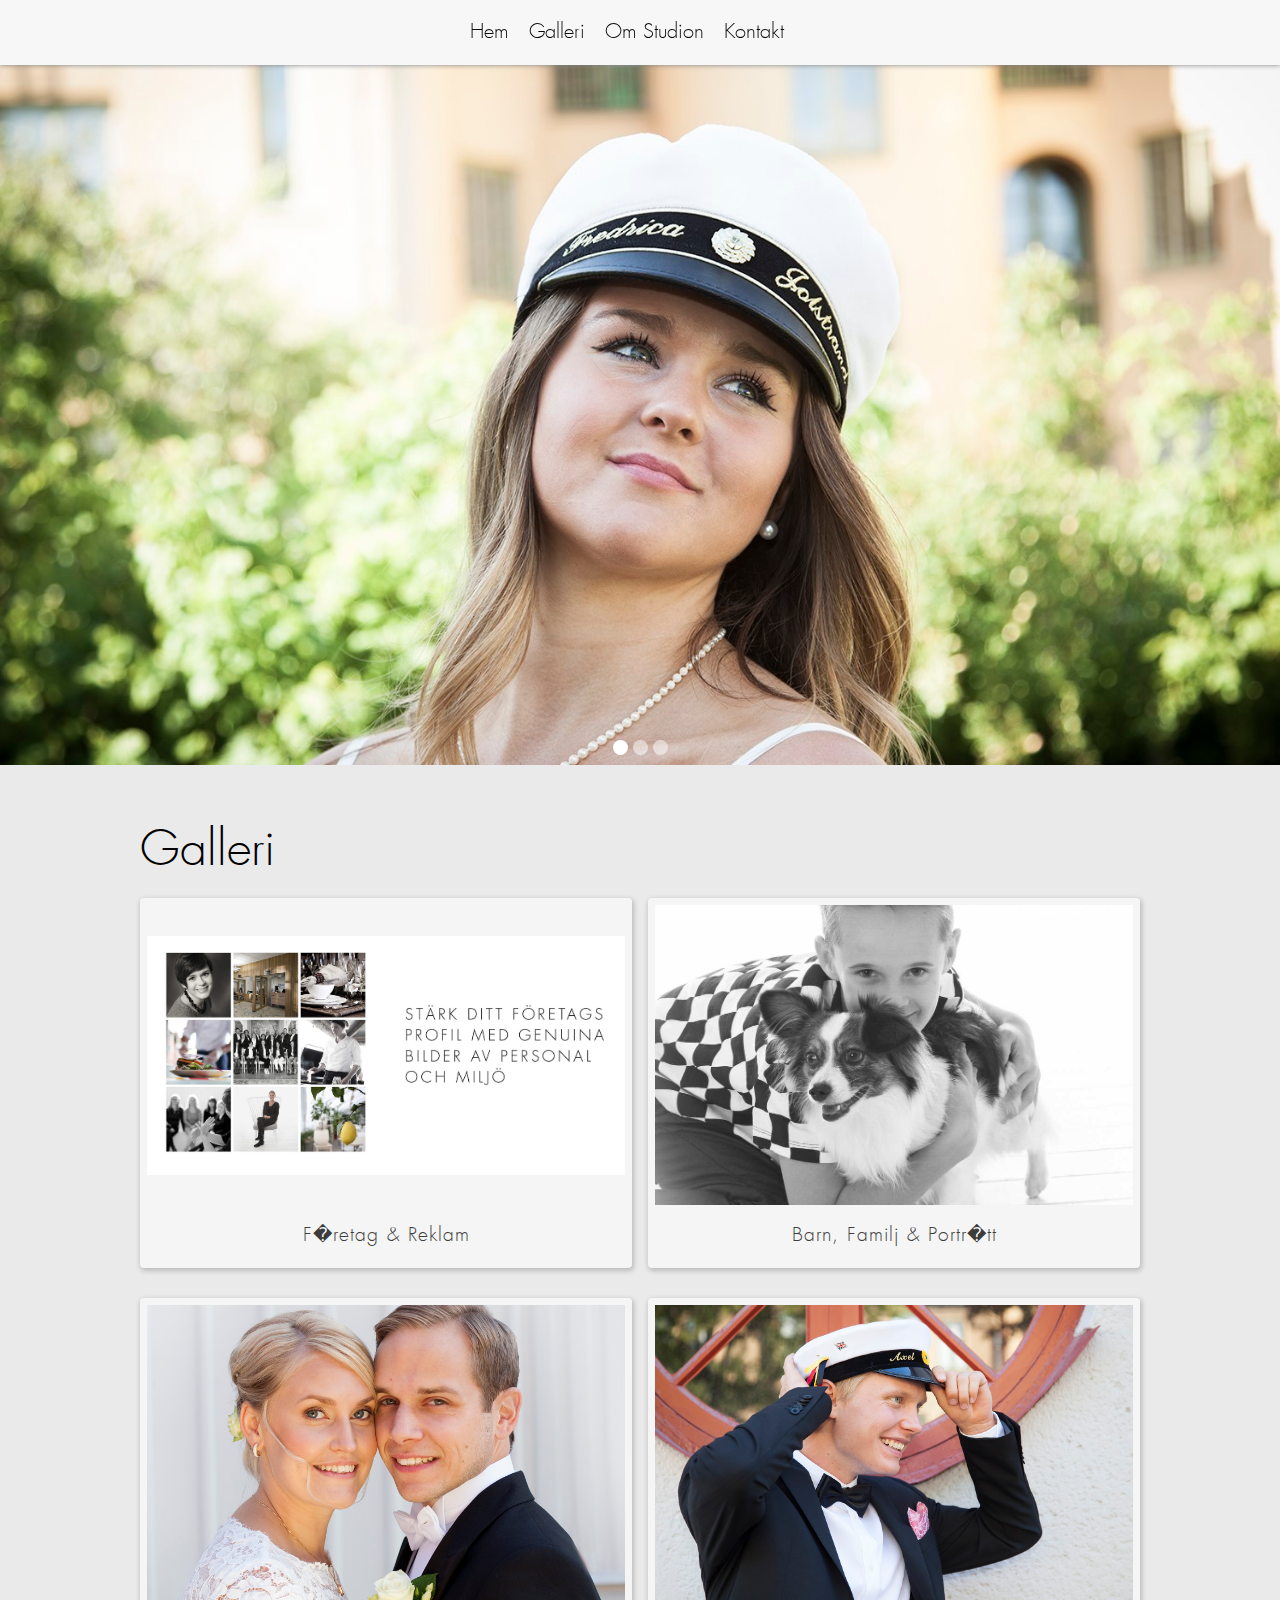
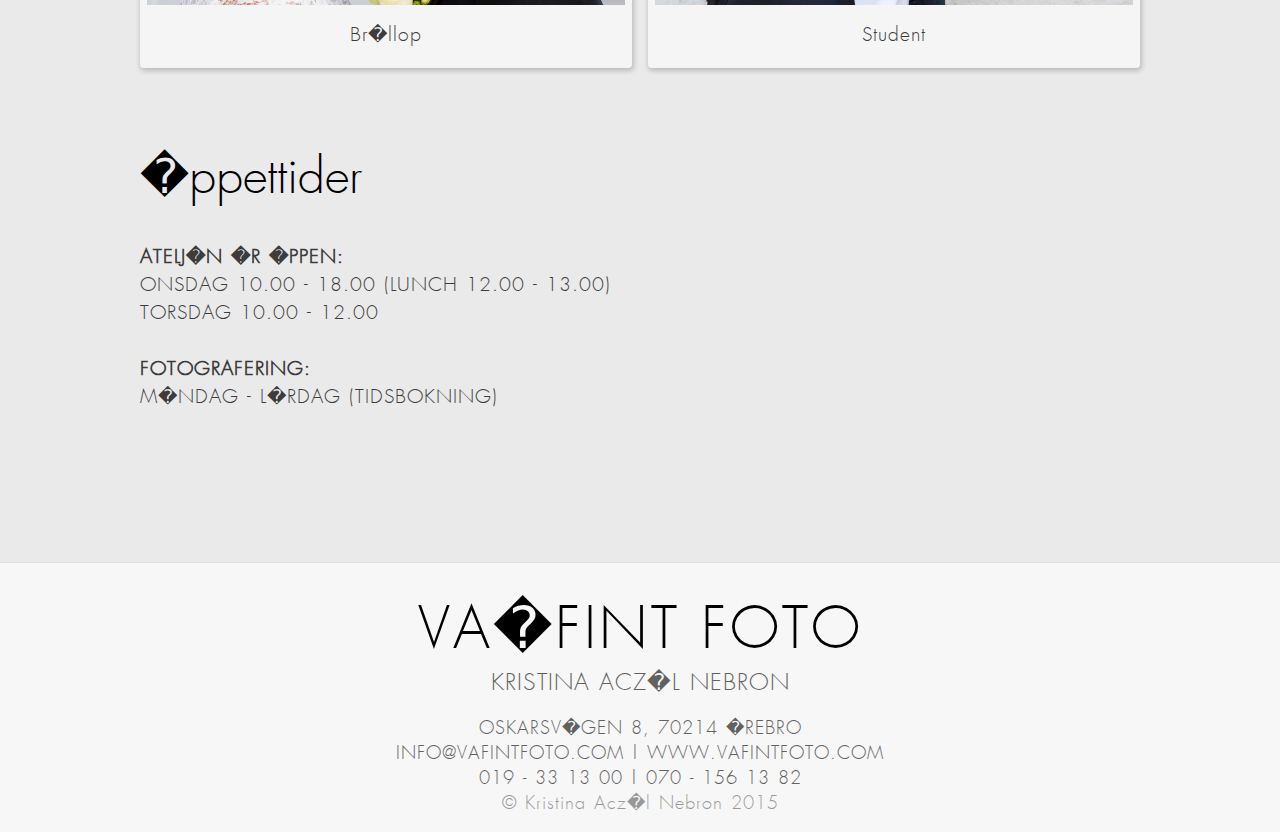
==== Index.html @ a8bba046 "asdiqhgirbiun4bio" ====
<html>
<head>
    <title>Va� Fint Foto</title>
    <meta name="viewport" content="width=device-width, initial-scale=1">
    <link rel="stylesheet" type="text/css" href="css/Style.css" />
    <link rel="stylesheet" type="text/css" href="css/StyleSheet1.css" />
    <link rel="stylesheet" type="text/css" href="css/grid.css" />
    <link rel="stylesheet" type="text/css" href="css/owl.carousel.css" />

    <link rel="icon"
          type="image/jpg"
          href="bilder/favicon.jpg">

    <script type="text/javascript" src="js/Script1.js"></script>

</head>
<body>
    <nav id="mobil">
        <div class="nav-wrapper">
            <a href="index.html"><div style="background-image:url(bilder/vafintfoto.jpg);" class="navLogo"></div></a>
            <a class="mobilBtn" onclick="MobileMenu()">|||</a>

            <ul>
                <li class="navContentMobil"><a class=" mobilBorder" href="index.html">Hem</a></li>
                <li class="navContentMobil"><a class=" mobilBorder" href="galleri.html">Galleri</a></li>
                <li class="navContentMobil"><a class=" mobilBorder" href="om.html">Om Studion</a></li>
                <li class="navContentMobil"><a class=" mobilBorder" href="kontakt.html">Kontakt</a></li>
                <!--<li class="navContent leftSmall"><a href="#" onclick=" setCookie('Mode', 'Privat', 30)">PRIVAT</a></li>
                <li class="navContent leftSmall"><a href="#" onclick=" setCookie('Mode', 'F�retag', 30)">F�RETAG</a></li>-->


            </ul>


        </div>
    </nav>


    <nav id="8hd1-2sd1" class="nav">
        <div class="nav-wrapper">
            <ul>
                <li><a href="index.html"><div style="background-image:url(bilder/vafintfoto.jpg);" class="navLogo"></div></a></li>
                <li class="navContent"><a href="index.html">Hem</a></li>
                <li class="navContent"><a href="galleri.html">Galleri</a></li>
                <li class="navContent"><a href="om.html">Om Studion</a></li>
                <li class="navContent"><a href="kontakt.html">Kontakt</a></li>
                <!--<li class="navContent leftSmall"><a href="#" onclick=" setCookie('Mode', 'Privat', 30)">PRIVAT</a></li>
                <li class="navContent leftSmall"><a href="#" onclick=" setCookie('Mode', 'F�retag', 30)">F�RETAG</a></li>-->


            </ul>


        </div>
    </nav>
   





    <div class="owl-carousel bodyContent">
        <div class="slideItem item" style="background-image: url('Content/Student/4.JPG');"></div>
        <div class="slideItem item" style="background-image: url('Content/Foretag/2familj.JPG');background-position:top;"></div>
        <div class="slideItem item" style="background-image: url('Content/Brollop/3a.JPG');"></div>

    </div>
    <script src="js/jquery-1.11.2.min.js"></script>
    <script src="js/owl.carousel.min.js"></script>

    <script>
        $('.owl-carousel').owlCarousel({
            nav: true,
            navText: [
                "<p class='pilar'><</p>",
                "<p class='pilar'>></p>"
            ],
            center: true,
            items: 1,
            loop: true,
            margin: 10,
            autoWidth: false,
            autoplay: true,
            autoplayTimeout: 6000,
            autoplayHoverPause: true,



        })
    </script>
    <!--<div id="af20-v431" class="slideshow bodyContent">
        <div class="f�rra"><p class="pilar"><</p></div>

        <div class="n�sta"><p class="pilar">></p></div>
        <div class="navigate"></div>
    </div>-->
    <div class="wrapper">
        <div>
        
            <h2>Galleri</h2>
        </div>
        <div class="section group">
            <div class="col span_1_of_2 ">
                <a href="Galleri/Foretag-Reklam.html">
                    <div class="photoCards">
                        <div style="background-image: url(Content/Foretag/1foretag.jpg);" class="imgCont">

                        </div>
                        <p>F�retag & Reklam</p>
                    </div>
                </a>
            </div>
            <div class="col span_1_of_2 ">
                <a href="Galleri/Barn-Familj-Portratt.html">

                    <div class="photoCards">
                        <div style="background-image: url(Content/Barn&Familj/_MG_1794_1_1_1_1.JPG);" class="imgCont">
                        </div>
                        <p>Barn, Familj & Portr�tt</p>

                    </div>
                </a>
            </div>
        </div>
        <div class="section group">

            <div class="col span_1_of_2 ">
                <a href="Galleri/Brollop.html">

                    <div class="photoCards">
                        <div style="background-image: url(Content/Brollop/Brudpar.jpg);" class="imgCont">
                        </div>
                        <p>Br�llop</p>
                    </div>
                </a>

            </div>
            <div class="col span_1_of_2 ">
                <a href="Galleri/Student.html">

                    <div class="photoCards">
                        <div style="background-image: url(Content/Student/7.JPG);" class="imgCont">
                        </div>
                        <p>Student</p>
                    </div>
                </a>


            </div>
        </div>
        <h2>�ppettider</h2>
        <p>
            <br />
            <span class="strong">ATELJ�N �R �PPEN:</span> <br />ONSDAG 10.00 - 18.00 (LUNCH 12.00 - 13.00) <br /> TORSDAG 10.00 - 12.00 <br />
           <br />
             <span class="strong">FOTOGRAFERING:</span> <br />M�NDAG - L�RDAG (TIDSBOKNING) 

        </p>


    </div>



    <footer id="j890-c19f">
        <div class="divider"></div>
        <div id="footerInfo">
            <h1>
                VA�FINT FOTO
            </h1>
            <p id="footerTitle">
                KRISTINA ACZ�L NEBRON
            </p>
            <br>
            <div id="footerInfoCont">
                <p>
                    OSKARSV�GEN 8, 70214 �REBRO
                </p>
                <p>
                    INFO@VAFINTFOTO.COM | WWW.VAFINTFOTO.COM
                </p>
                <p>
                    019 - 33 13 00 | 070 - 156 13 82
                </p>
                <p id="copy">
                    &copy; Kristina Acz�l Nebron 2015
                </p>
            </div>
        </div>
    </footer>






</body>
</html>
---- css/Style.css ----
@font-face {
    font-family: Futura;
    src: url('../Futura.ttf');
}

body {
    margin: 0;
    background-color: #eaeaea;
    font-family: Futura, Century Gothic;
    overflow-y: scroll;
    font-size: 1.2em;
}

h1 {
    font-family: Futura, Century Gothic;
    font-weight: 100;
    margin: 20px 0px 15px 0px;
}

h2 {
    margin: 60px auto 10px;
    font-size: 2.5em;
    font-family: Futura;
    font-weight: 100;
}

td {
    position: relative;
    padding: 7px 25px 7px 0px;
}

    td h1 {
        margin: 10px 0;
    }

p {
    font-weight: 200;
    line-height: 28px;
    word-spacing: 1px;
    letter-spacing: 1px;
    color: #3C3C3C;
    margin: 10px 0;
}

.strong {
    font-weight: bold;
}

nav {
    width: 100%;
    height: 65px;
    background-color: #f7f7f7;
    position: fixed;
    box-shadow: 0px 0px 5px 0px #808080;
    z-index: 2;
}

.center {
    margin: 0 auto;
}

.bodyContent {
    padding-top: 65px !important;
}

.wrapper {
    margin: 0 auto;
    max-width: 1000px;
    width: 96%;
    padding: 0 2%;
}
/* FOOTER*/
#j890-c19f::before {
    content: "";
    width: 100%;
    /*box-shadow: 0px 0px 9px 0.8px rgb(0, 0, 0);*/
    position: relative;
    display: block;
}

#footerInfo {
    text-align: center;
}

#footerInfoCont {
    margin-top: -10px;
    font-size: 0.9em;
}

#footerTitle {
    font-size: 1.2em;
    margin-top: -20px;
    font-weight: 500;
}

footer h1 {
    font-family: Futura;
    font-weight: 100;
    letter-spacing: 3px;
    font-size: 3em;
    margin: 32.160px;
}

footer p {
    line-height: 15px;
    opacity: 0.8;
    font-size: 18px;
    letter-spacing: 1px;
}

#copy {
    opacity: 0.5;
}

footer {
    width: 100%;
    background-color: #f7f7f7;
    overflow-y: hidden;
    padding-bottom: 10px;
    border-top: 1px solid rgba(0, 0, 0, 0.1);
    margin-top: 150px;
}

/*    SLIDESHOW    */

/*.slideshow {
    width: 100%;
    height: 90vh;
    background-color: tomato;
    background-image: url(https://scontent-arn2-1.xx.fbcdn.net/hphotos-xat1/v/t1.0-9/11813335_921986974503963_3754401214151803073_n.jpg?oh=e61878c03377039727c31c69148af11f&oe=56D23A2E);
    background-repeat: no-repeat;
    background-size: cover;
    background-position: center center;
    position: relative;
}*/

.owl-carousel {
    width: 100%;
}

.slideItem {
    overflow: auto;
    margin: 0 auto;
    background-size: cover;
    background-position: center;
    width: 100%;
    height: 850px;
    border: none;
    cursor: url(https://books.google.se/googlebooks/images/openhand.cur) 9 5, move;
}

@media only screen and (max-width: 1624px) {

    .slideItem {
        height: 810px;
    }
}

@media only screen and (max-width: 1524px) {

    .slideItem {
        height: 780px;
    }
}

@media only screen and (max-width: 1324px) {

    .slideItem {
        height: 700px;
    }
}

@media only screen and (max-width: 1224px) {

    .slideItem {
        height: 600px;
    }
}

@media only screen and (max-width: 1024px) {

    .slideItem {
        height: 500px;
    }
}

@media only screen and (max-width: 750px) {

    .slideItem {
        height: 400px;
    }
}

@media only screen and (max-width: 600px) {

    .slideItem {
        height: 300px;
    }
}

@media only screen and (max-width: 300px) {

    .slideItem {
        height: 200px;
    }
}

.owl-dots {
    position: absolute;
    margin: 0;
    bottom: 10px;
    left: 50%;
    margin-right: -50%;
    transform: translate(-50%, 0%);
    display: inline-block;
}

.owl-dot {
    margin: 5px 2.5px 0 2.5px;
    display: inline-block;
    border: none;
    border-radius: 50%;
    background: rgba(255, 255, 255, 0.50);
    height: 15px;
    width: 15px;
}

    .owl-dot.active {
        background-color: white;
    }

.owl-carousel .active {
    border: none;
}

.owl-carousel:hover .owl-nav {
    opacity: 1;
    transition: .5s;
}

.owl-nav {
    opacity: 0;
    transition: .5s;
}

.owl-prev, .owl-next {
    text-align: center;
    height: 70px;
    width: 50px;
    background-color: rgba(255, 255, 255, 0.6);
    position: absolute;
    top: 50%;
    margin-top: -35px;
    transition: .2s;
}

    .owl-prev:hover, .owl-next:hover {
        background-color: rgba(255, 255, 255, .9);
        transition: .2s;
    }

.owl-prev {
    border-bottom-right-radius: 50%;
    border-top-right-radius: 50%;
}

.owl-next {
    right: 0;
    border-bottom-left-radius: 50%;
    border-top-left-radius: 50%;
}

.pilar {
    font-family: 'Orator Std';
    font-size: 35px;
    color: black;
    margin: 28px 15px;
}




/*    CARDS   */

.photoCards {
    width: 100%;
    height: 370px;
    background-color: #f5f5f5;
    border-radius: 4px;
    box-shadow: 1px 2px 5px 1px rgba(0, 0, 0, 0.2);
    overflow: hidden;
    cursor: pointer;
    transition: 0.2s;
}

    .photoCards:hover {
        background-color: #f7f7f7;
        box-shadow: 1px 2px 5px 3px rgba(0, 0, 0, 0.2);
    }

.card-small {
    max-width: 50%;
}

.photoCards p {
    text-align: center;
}

.imgCont {
    height: 300px;
    background-size: 100%;
    background-position: center center;
    border: 7px solid #f5f5f5;
    border-radius: 4px;
    background-repeat: no-repeat;
}


/* GALLERI */
.textCard {
    list-style: none;
    clear: both;
    padding: 10px;
    box-shadow: 0px 1px 4px #888888;
    background-color: #fcfcfc;
    margin: 5% auto;
}

.textContainer {
    max-width: 700px;
    margin: 5% auto;
}

.gallery-section {
    font-size: 0;
    list-style: none;
    clear: both;
    box-shadow: 0px 1px 4px #888888;
    background-color: #f7f7f7;
    margin: 5% 0;
}

.galleryImg1_3 {
    background-color: #F7F7F7;
    width: 31.999%;
    margin: 1%;
    display: inline-block;
    height: auto;
    position: relative;
    overflow: hidden;
    cursor: pointer;
    vertical-align: middle;
}


    .galleryImg1_3 img {
        max-width: none;
        width: 100%;
        position: relative;
        top: 0;
        left: 0;
    }

.galleryImg2_3:first-child {
    margin-right: 0%;
}

.galleryImg2_3:last-child {
    margin-left: 0%;
}

.galleryImg2_3:last-child {
    margin-left: 0%;
}

.galleryImg1_3:first-child {
    margin-right: 0%;
}

.galleryImg1_3:last-child {
    margin-left: 0%;
}

.galleryImg1_2 {
    background-color: white;
    width: 49%;
    margin: 0.5%;
    display: inline-block;
    height: auto;
    position: relative;
    overflow: hidden;
    cursor: pointer;
    vertical-align: middle;
}


    .galleryImg1_2 img {
        max-width: none;
        width: 100%;
        position: relative;
        top: 0;
        left: 0;
    }

.galleryImg1_1 {
    background-color: white;
    width: 99%;
    margin: 0.5%;
    display: inline-block;
    height: auto;
    position: relative;
    overflow: hidden;
    cursor: pointer;
    vertical-align: middle;
}


    .galleryImg1_1 img {
        max-width: none;
        width: 100%;
        position: relative;
        top: 0;
        left: 0;
    }

@media only screen and (min-device-width : 0px) and (max-device-width : 550px) {
    .galleryImg1_3 {
        background-color: white;
        width: 98%;
        margin: 1%;
        padding-bottom: 0%;
        display: inline-block;
        height: auto;
        position: relative;
        overflow: hidden;
        cursor: pointer;
    }

        .galleryImg1_3 img {
            width: 100%;
            position: relative;
        }

        .galleryImg1_3:first-child {
            margin-right: 1%;
        }

        .galleryImg1_3:last-child {
            margin-left: 1%;
        }
    /* 1 av 2*/
    .galleryImg1_2 {
        background-color: white;
        width: 98%;
        margin: 1%;
        padding-bottom: 0%;
        display: inline-block;
        height: auto;
        position: relative;
        overflow: hidden;
        cursor: pointer;
    }

        .galleryImg1_2 img {
            width: 100%;
            position: relative;
        }

        .galleryImg1_2:first-child {
            margin-right: 1%;
        }

        .galleryImg1_2:last-child {
            margin-left: 1%;
        }
}

@media only screen and (max-width: 500px) {
    .galleryImg1_3 {
        background-color: white;
        width: 98%;
        margin: 1%;
        padding-bottom: 0%;
        display: inline-block;
        height: auto;
        position: relative;
        overflow: hidden;
        cursor: pointer;
    }

        .galleryImg1_3 img {
            width: 100%;
            position: relative;
        }

        .galleryImg1_3:first-child {
            margin-right: 1%;
        }

        .galleryImg1_3:last-child {
            margin-left: 1%;
        }


    /* 1 av 2*/
    .galleryImg1_2 {
        background-color: white;
        width: 98%;
        margin: 1%;
        padding-bottom: 0%;
        display: inline-block;
        height: auto;
        position: relative;
        overflow: hidden;
        cursor: pointer;
    }

        .galleryImg1_2 img {
            width: 100%;
            position: relative;
        }

        .galleryImg1_2:first-child {
            margin-right: 1%;
        }

        .galleryImg1_2:last-child {
            margin-left: 1%;
        }
}

.border-shadow {
    border-radius: 2%;
    background-color: #f7f7f7;
    box-shadow: 0px 2px 5px 0px rgba(0, 0, 0, 0.2);
    display: inline-block;
    width: 29.33333333%;
    padding: 1%;
    margin: 1%;
}

.imgContainer {
    border-width: 0px;
    margin-top: 0px;
    margin-left: 0px;
    overflow: visible;
    height: 30%;
}

    .imgContainer img {
        display: inline;
        width: 100%;
        height: 99999999px;
        max-height: 100%;
        zoom: 1;
        object-fit: cover;
        -o-object-fit: contain;
    }

#bigPicture {
    position: fixed;
    top: 0;
    left: 0;
    width: 100%;
    height: 100%;
    background-color: rgba(51, 51, 51, 0.5);
    z-index: 3;
    background-size: contain;
    background-repeat: no-repeat;
    background-position: center center;
    cursor: pointer;
}



.close {
    position: absolute;
    font-size: 20px;
    cursor: pointer;
    right: 3px;
    margin: 7px 10px;
}


@media only screen and (max-width: 700px) {
    .border-shadow {
        width: 98%;
    }
}
/* KONTAKT */

.contactCont {
    /*width: 200px;
    margin: 0 auto;*/
}

#kontaktBild2 {
    padding-bottom: 25%;
    width: 100%;
    background-position: center;
    background-size: cover;
    border: 7px solid #f5f5f5;
    border-radius: 4px;
    box-shadow: 1px 2px 5px 1px rgba(0, 0, 0, 0.2);
}

#kontaktBild img {
    width: 300px;
    margin-top: 15px;
    border: white solid 2px;
    border-radius: 2px;
    box-shadow: 0px 1px 7px -3px black;
}

#kontaktBild {
    text-align: center;
}

form {
    width: 100%;
}

textarea {
    width: 100%;
    max-width: 100%;
    padding: 10px;
    border: none;
}

input {
    width: 48%;
    padding: 10px;
    float: right;
    border: none;
}

    input:first-child {
        float: left;
    }

#skicka {
    float: none;
    width: 100%;
    border: none;
    background-color: #f7f7f7;
}

/*OM STUDION*/

#map {
    width: 96%;
}

.sImg {
    background-repeat: no-repeat;
    background-size: cover;
    padding-bottom: 55%;
    background-position: center;
}

.shadow {
    border-radius: 1px;
    border: 7px solid #f5f5f5;
    border-radius: 4px;
    box-shadow: 1px 2px 5px 1px rgba(0, 0, 0, 0.2);
}


a {
    text-decoration: none;
}

    a:visited {
        text-decoration: none;
        color: black;
    }
---- css/StyleSheet1.css ----
﻿/* Navigation */
.navLogo {
    height: 65px;
    background-position: center center;
    background-repeat: no-repeat;
    width: 300px;
}

.nav-wrapper {
    padding: 0;
    margin: 0 auto;
    max-width: 1000px;
    width: 100%;
    min-height: 100%;
}

nav li {
    list-style-type: none;
    float: left;
    line-height: 65px;
}

nav ul {
    margin: 0;
    padding: 0;
}

nav a {
    text-decoration: none;
    color: #090909;
    transition: 0.1s;
    font-size: 20px;
    display: block;
    padding: 0 10px;
}

.mobilBorder {
    border-bottom: 0.2px solid black;
}

nav a:hover {
    color: rgba(9, 9, 9, 0.25);
    transition: .3s;
}

.navContentMobil {
    display: none;
}


#mobil {
    display: none;
}


#burgerMenu {
    height: 100%;
    width: 50px;
    display: none;
}

@media only screen and (min-device-width : 0px) and (max-device-width : 550px) {


    nav li {
        list-style-type: none;
        line-height: 64px;
        float: initial;
        background-color: #f7f7f7;
        text-align: center;
    }

    #burgerMenu {
        display: inline-block;
        position: absolute;
        top: 0;
        right: 0;
    }

    nav a:hover {
        border-bottom: 0px;
    }

    nav a {
        display: inline-block;
    }
}

@media only screen and (max-width: 830px) {

    .nav {
        display: none;
    }

    nav li {
        list-style-type: none;
        line-height: 64px;
        float: initial;
        text-align: center;
        background-color: #f7f7f7;
    }

    #burgerMenu {
        display: inline-block;
    }

    nav a:hover {
        border-bottom: 0px;
    }

    nav a {
        display: inline-block;
    }

    .navContent {
        display: none;
    }

    .navContentMobil {
        display: none;
    }

    .mobilBtn {
        font-size: 40px;
        font-weight: bolder;
        display: block;
        float: right;
        margin: 7px 7px 0 0;
        -webkit-transform: rotate(90deg);
        -moz-transform: rotate(90deg);
        -o-transform: rotate(90deg);
        -ms-transform: rotate(90deg);
        transform: rotate(90deg);
    }

    #mobil {
        display: block;
    }
}
---- css/grid.css ----
﻿.section {
    clear: both;
    padding: 0px;
    margin: 0px;
    padding-bottom: 10px;
}

.col {
    display: block;
    float: left;
    margin: 1% 0 1% 1.6%;
}

    .col:first-child {
        margin-left: 0;
    }

.group:before,
.group:after {
    content: "";
    display: table;
}

.group:after {
    clear: both;
}

.group {
    zoom: 1;
}
/*  TVÅ STYCKEN  */
.span_2_of_2 {
    width: 100%;
    margin: 0;
}

.span_1_of_2 {
    width: 49.2%;
}
/*  TRE STYCKEN  */
.span_3_of_3 {
    width: 100%;
    margin: 0;
}

.span_2_of_3 {
    width: 66.13%;
}

.span_1_of_3 {
    width: 32.26%;
}

/*  FYRA STYCKEN  */

.span_4_of_4 {
    width: 100%;
    margin: 0;
}

.span_3_of_4 {
    width: 74.6%;
}

.span_2_of_4 {
    width: 49.2%;
}

.span_1_of_4 {
    width: 23.8%;
}


@media only screen and (max-width: 650px) {

     .span_1_of_4, .span_2_of_4, .span_3_of_4, .span_4_of_4 {
        width: 100%;
    }
  
    .span_2_of_2, .span_1_of_2 {
        width: 100%;
        margin: 20px 0;
    }
    .card-small{
        max-width:100%;
    }
    #skicka {
        width: 99%;
    }

    .span_3_of_3, .span_2_of_3, .span_1_of_3 {
        width: 100%;
    }
    .c1_2Img{
        width:100%;
    }
     .c1_3Img{
        width:70%;
        margin: 2% 15%;
    }
}
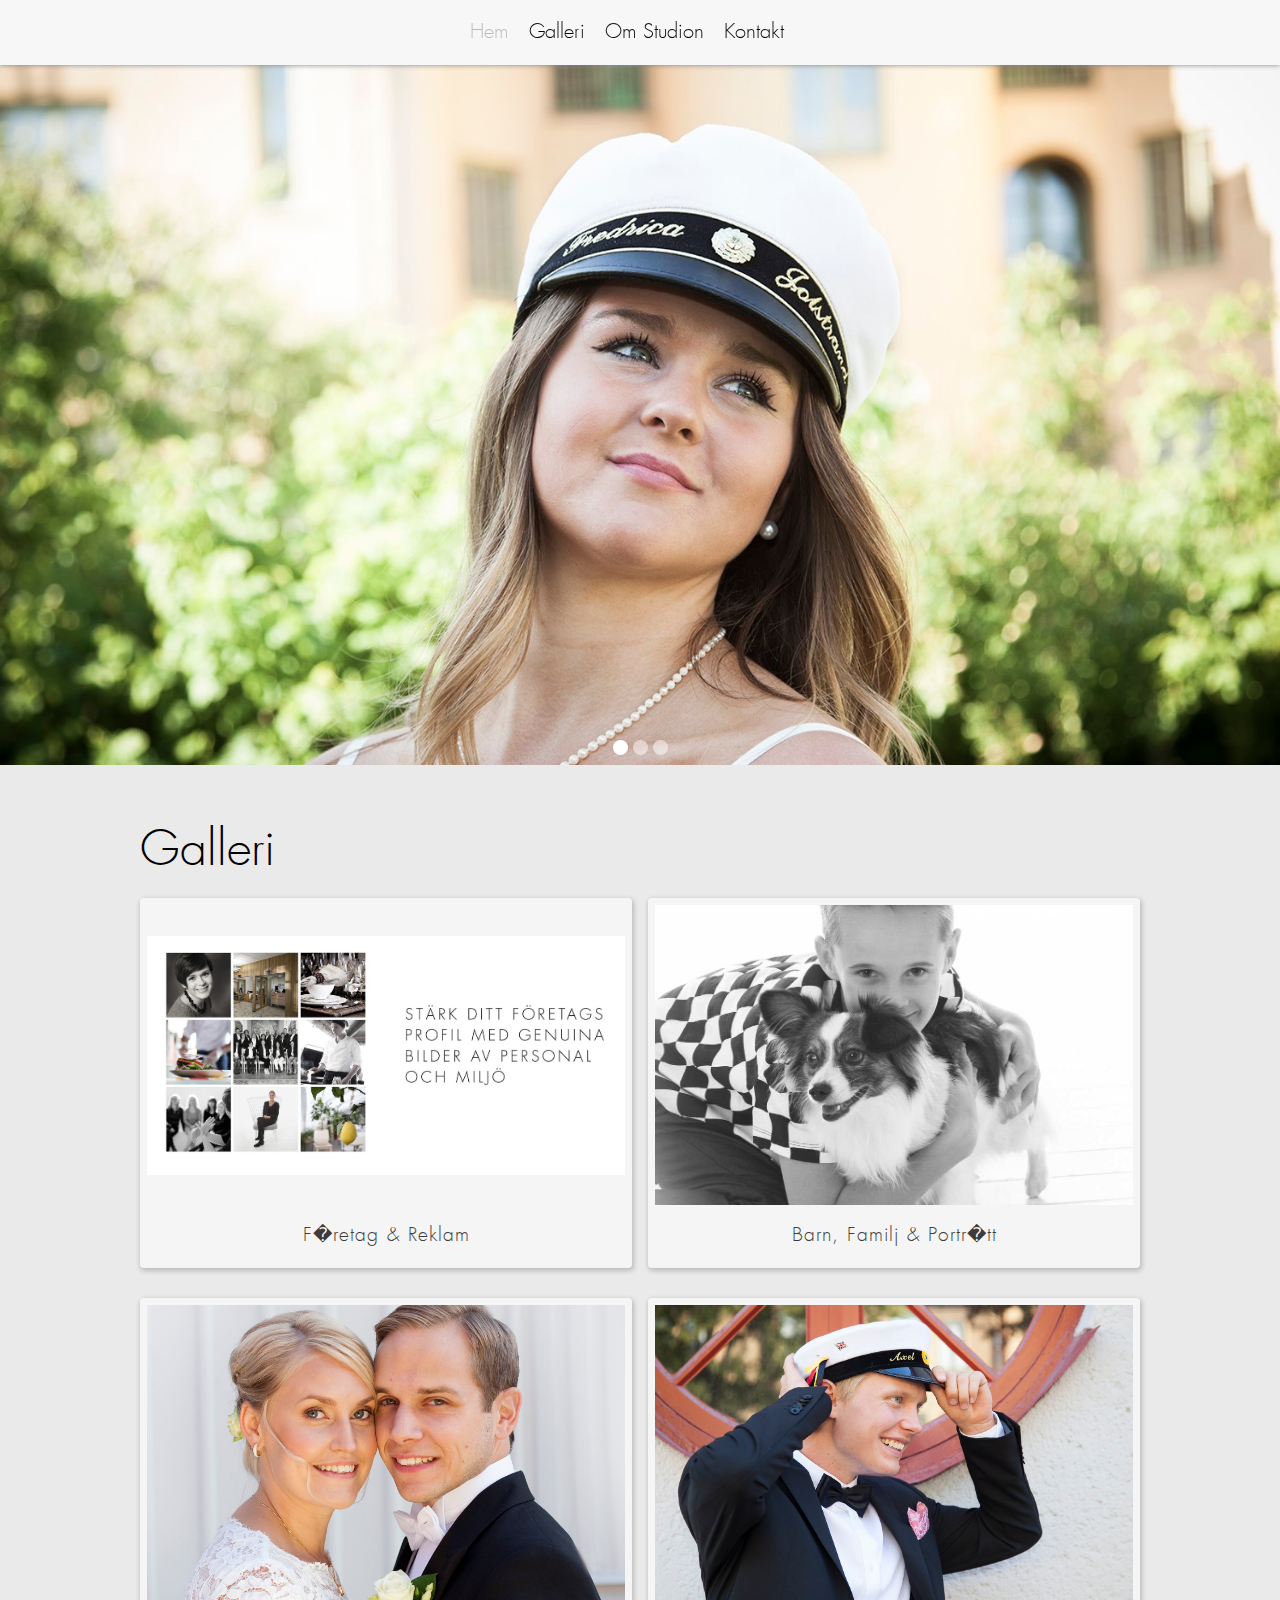
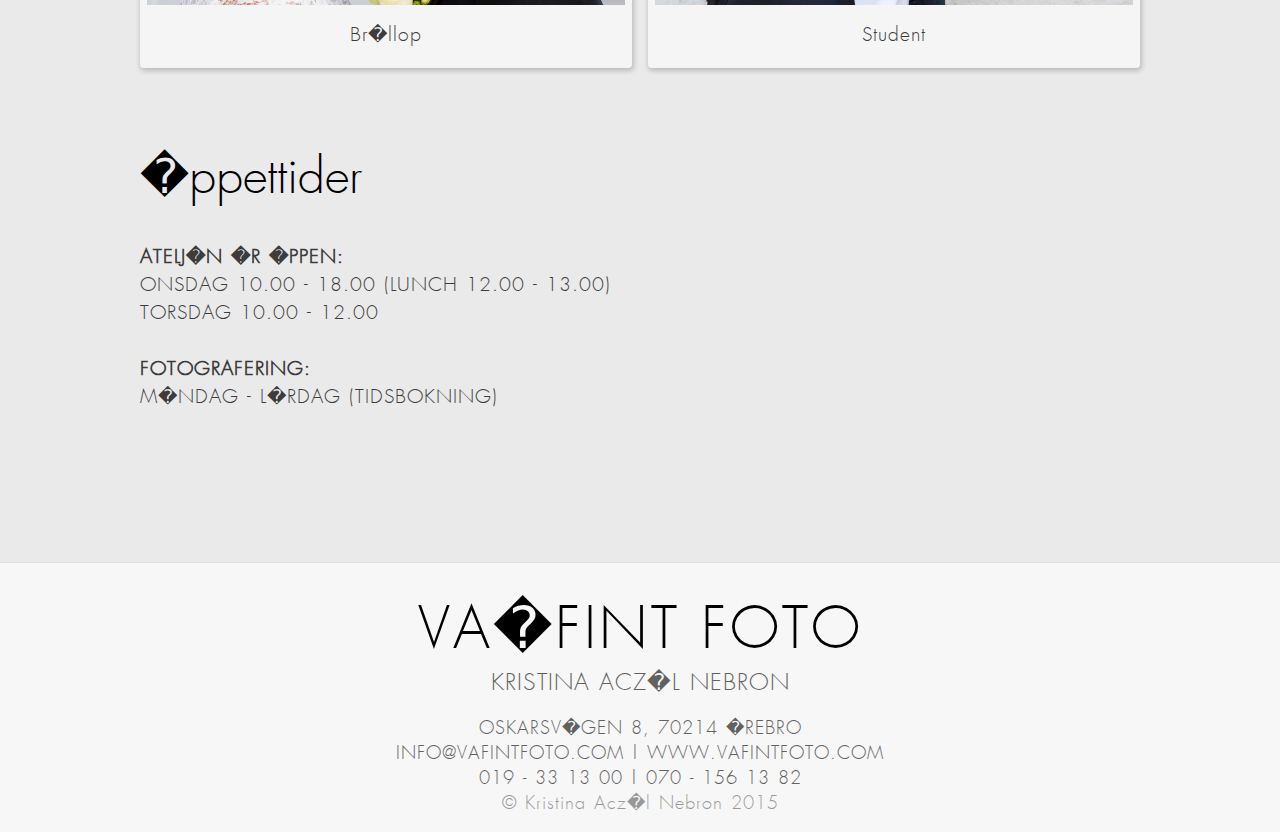
==== commit 9b09c216: "active zynkisybk" ====
--- a/Index.html
+++ b/Index.html
@@ -21,7 +21,7 @@
             <a class="mobilBtn" onclick="MobileMenu()">|||</a>
 
             <ul>
-                <li class="navContentMobil"><a class=" mobilBorder" href="index.html">Hem</a></li>
+                <li class="navContentMobil"><a class=" mobilBorder selected" href="index.html">Hem</a></li>
                 <li class="navContentMobil"><a class=" mobilBorder" href="galleri.html">Galleri</a></li>
                 <li class="navContentMobil"><a class=" mobilBorder" href="om.html">Om Studion</a></li>
                 <li class="navContentMobil"><a class=" mobilBorder" href="kontakt.html">Kontakt</a></li>
@@ -40,7 +40,7 @@
         <div class="nav-wrapper">
             <ul>
                 <li><a href="index.html"><div style="background-image:url(bilder/vafintfoto.jpg);" class="navLogo"></div></a></li>
-                <li class="navContent"><a href="index.html">Hem</a></li>
+                <li class="navContent"><a class="selected" href="index.html">Hem</a></li>
                 <li class="navContent"><a href="galleri.html">Galleri</a></li>
                 <li class="navContent"><a href="om.html">Om Studion</a></li>
                 <li class="navContent"><a href="kontakt.html">Kontakt</a></li>
--- a/css/StyleSheet1.css
+++ b/css/StyleSheet1.css
@@ -41,6 +41,9 @@
 nav a:hover {
     color: rgba(9, 9, 9, 0.25);
     transition: .3s;
+}
+.selected{
+    color:rgba(9, 9, 9, 0.25);
 }
 
 .navContentMobil {
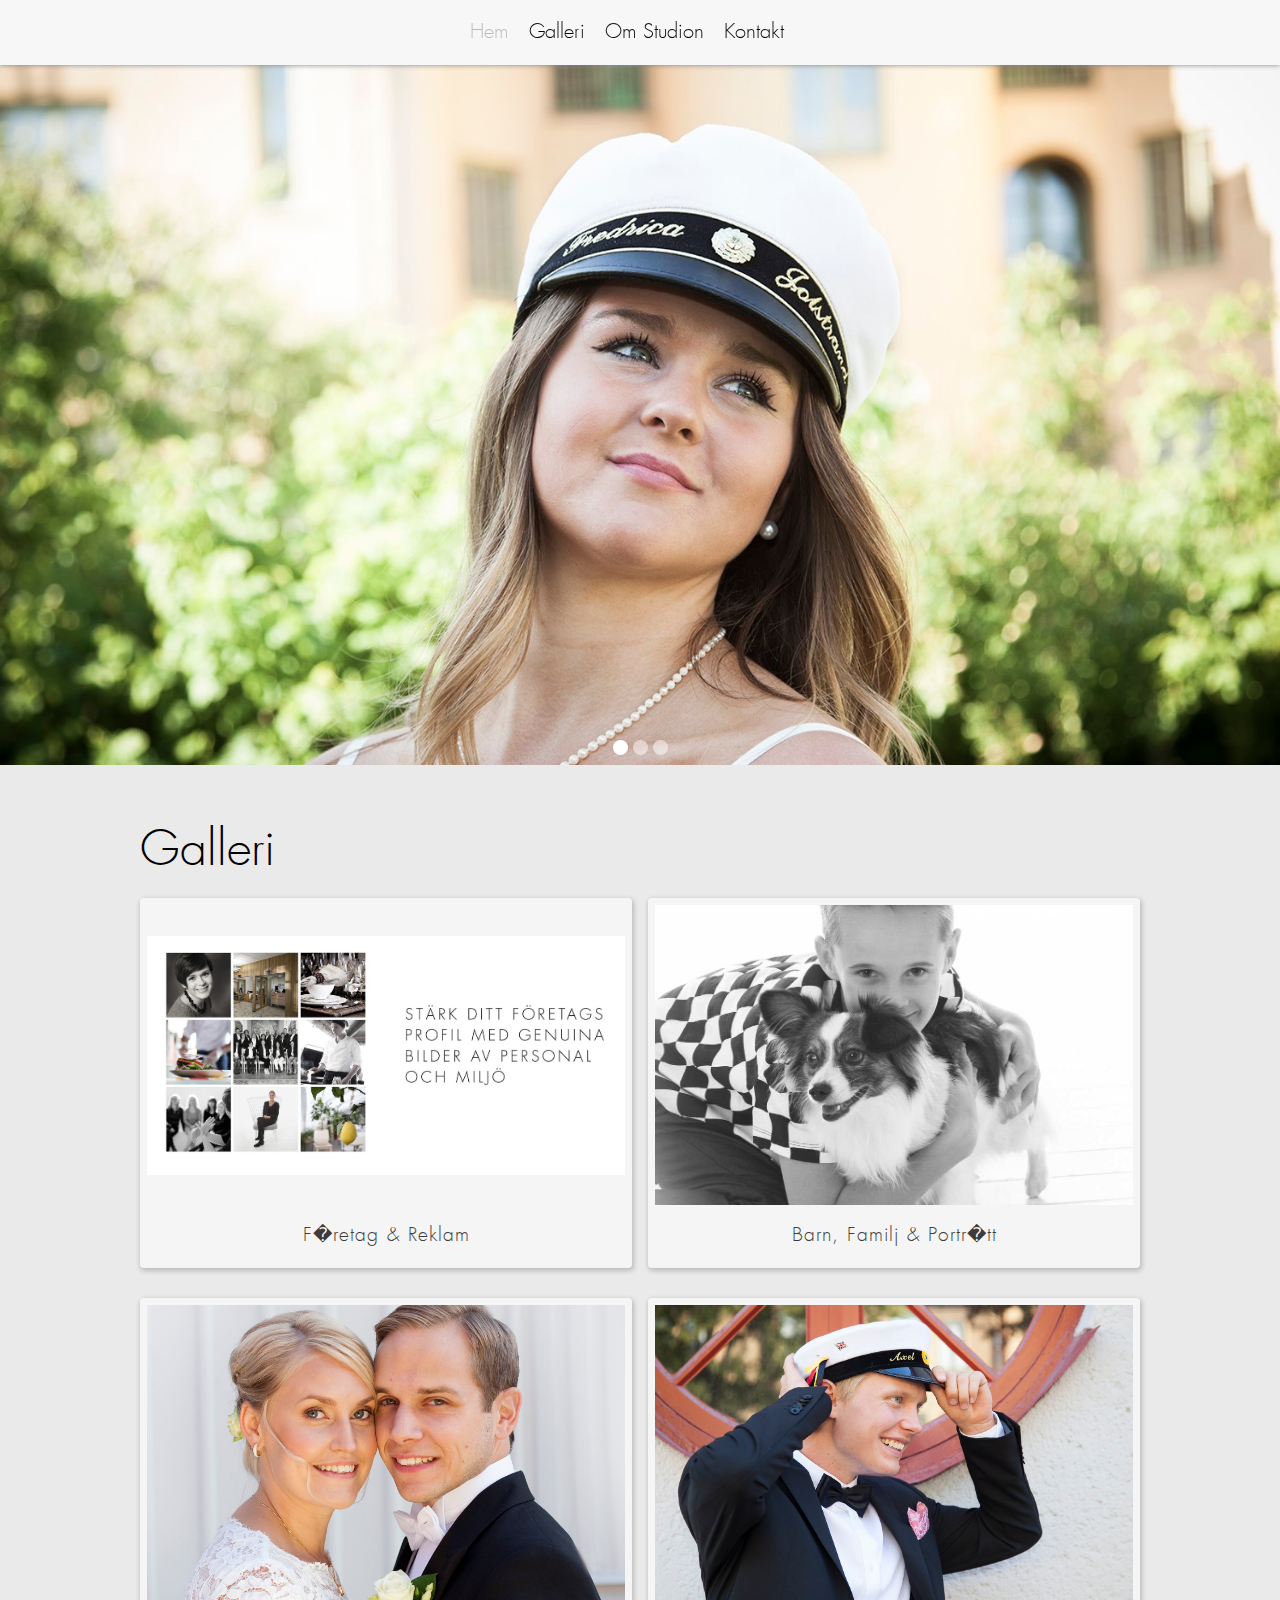
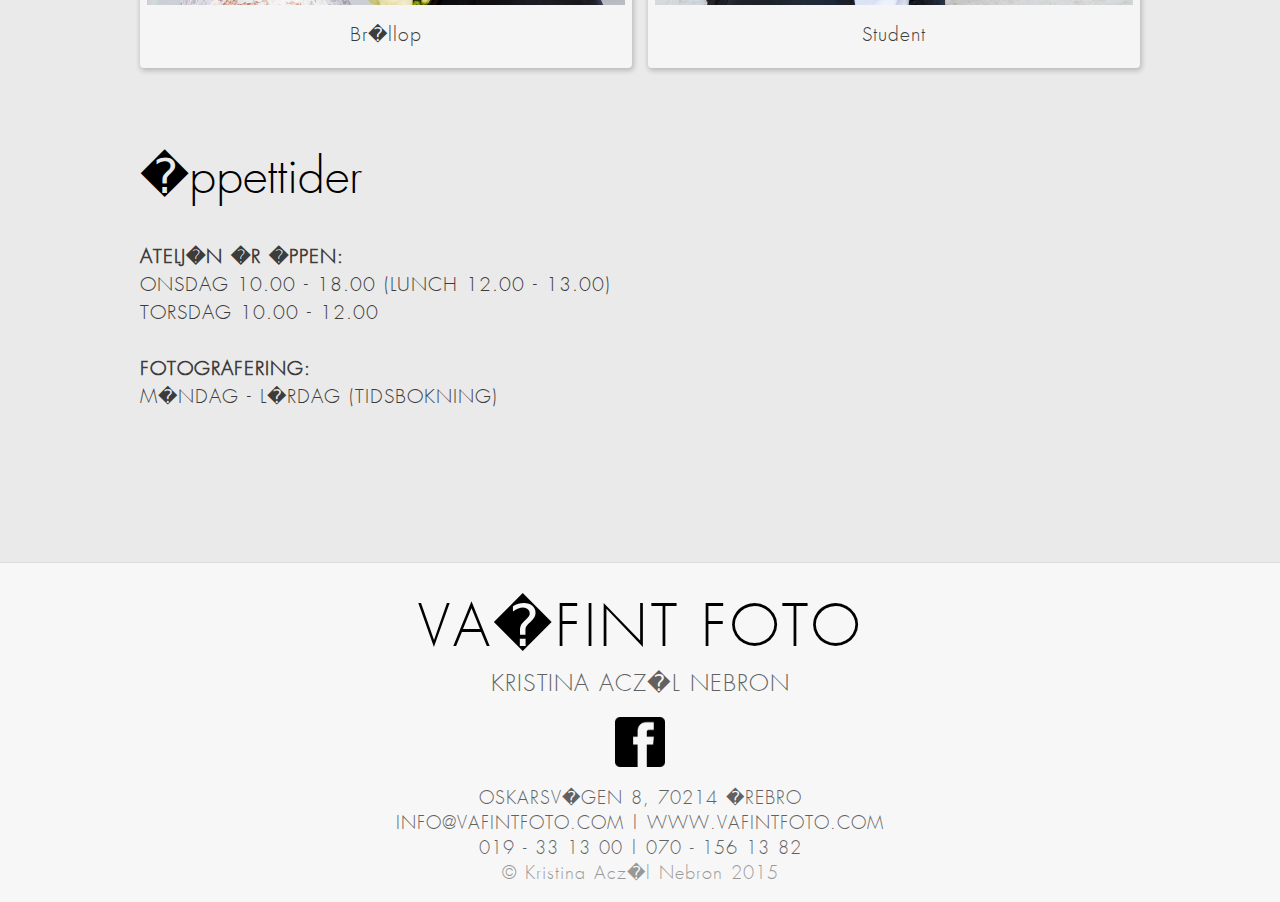
==== commit 719a31b7: "halv footer fix" ====
--- a/Index.html
+++ b/Index.html
@@ -61,7 +61,7 @@
 
     <div class="owl-carousel bodyContent">
         <div class="slideItem item" style="background-image: url('Content/Student/4.JPG');"></div>
-        <div class="slideItem item" style="background-image: url('Content/Foretag/2familj.JPG');background-position:top;"></div>
+        <div class="slideItem item" style="background-image: url('Content/Foretag/1foretag.jpg');background-position:top;"></div>
         <div class="slideItem item" style="background-image: url('Content/Brollop/3a.JPG');"></div>
 
     </div>
@@ -171,8 +171,8 @@
             <p id="footerTitle">
                 KRISTINA ACZ�L NEBRON
             </p>
-            <br>
             <div id="footerInfoCont">
+                <a href="https://www.facebook.com/vafintfoto/"><img class ="fb" src="Bilder/facebook.png" alt="facebook" /></a>
                 <p>
                     OSKARSV�GEN 8, 70214 �REBRO
                 </p>
--- a/css/Style.css
+++ b/css/Style.css
@@ -83,14 +83,17 @@
 }
 
 #footerInfoCont {
-    margin-top: -10px;
     font-size: 0.9em;
 }
 
 #footerTitle {
     font-size: 1.2em;
-    margin-top: -20px;
     font-weight: 500;
+}
+
+.fb {
+    height: 50px;
+    margin: 15px;
 }
 
 footer h1 {
@@ -98,7 +101,6 @@
     font-weight: 100;
     letter-spacing: 3px;
     font-size: 3em;
-    margin: 32.160px;
 }
 
 footer p {
@@ -116,7 +118,7 @@
     width: 100%;
     background-color: #f7f7f7;
     overflow-y: hidden;
-    padding-bottom: 10px;
+    padding: 10px 0;
     border-top: 1px solid rgba(0, 0, 0, 0.1);
     margin-top: 150px;
 }
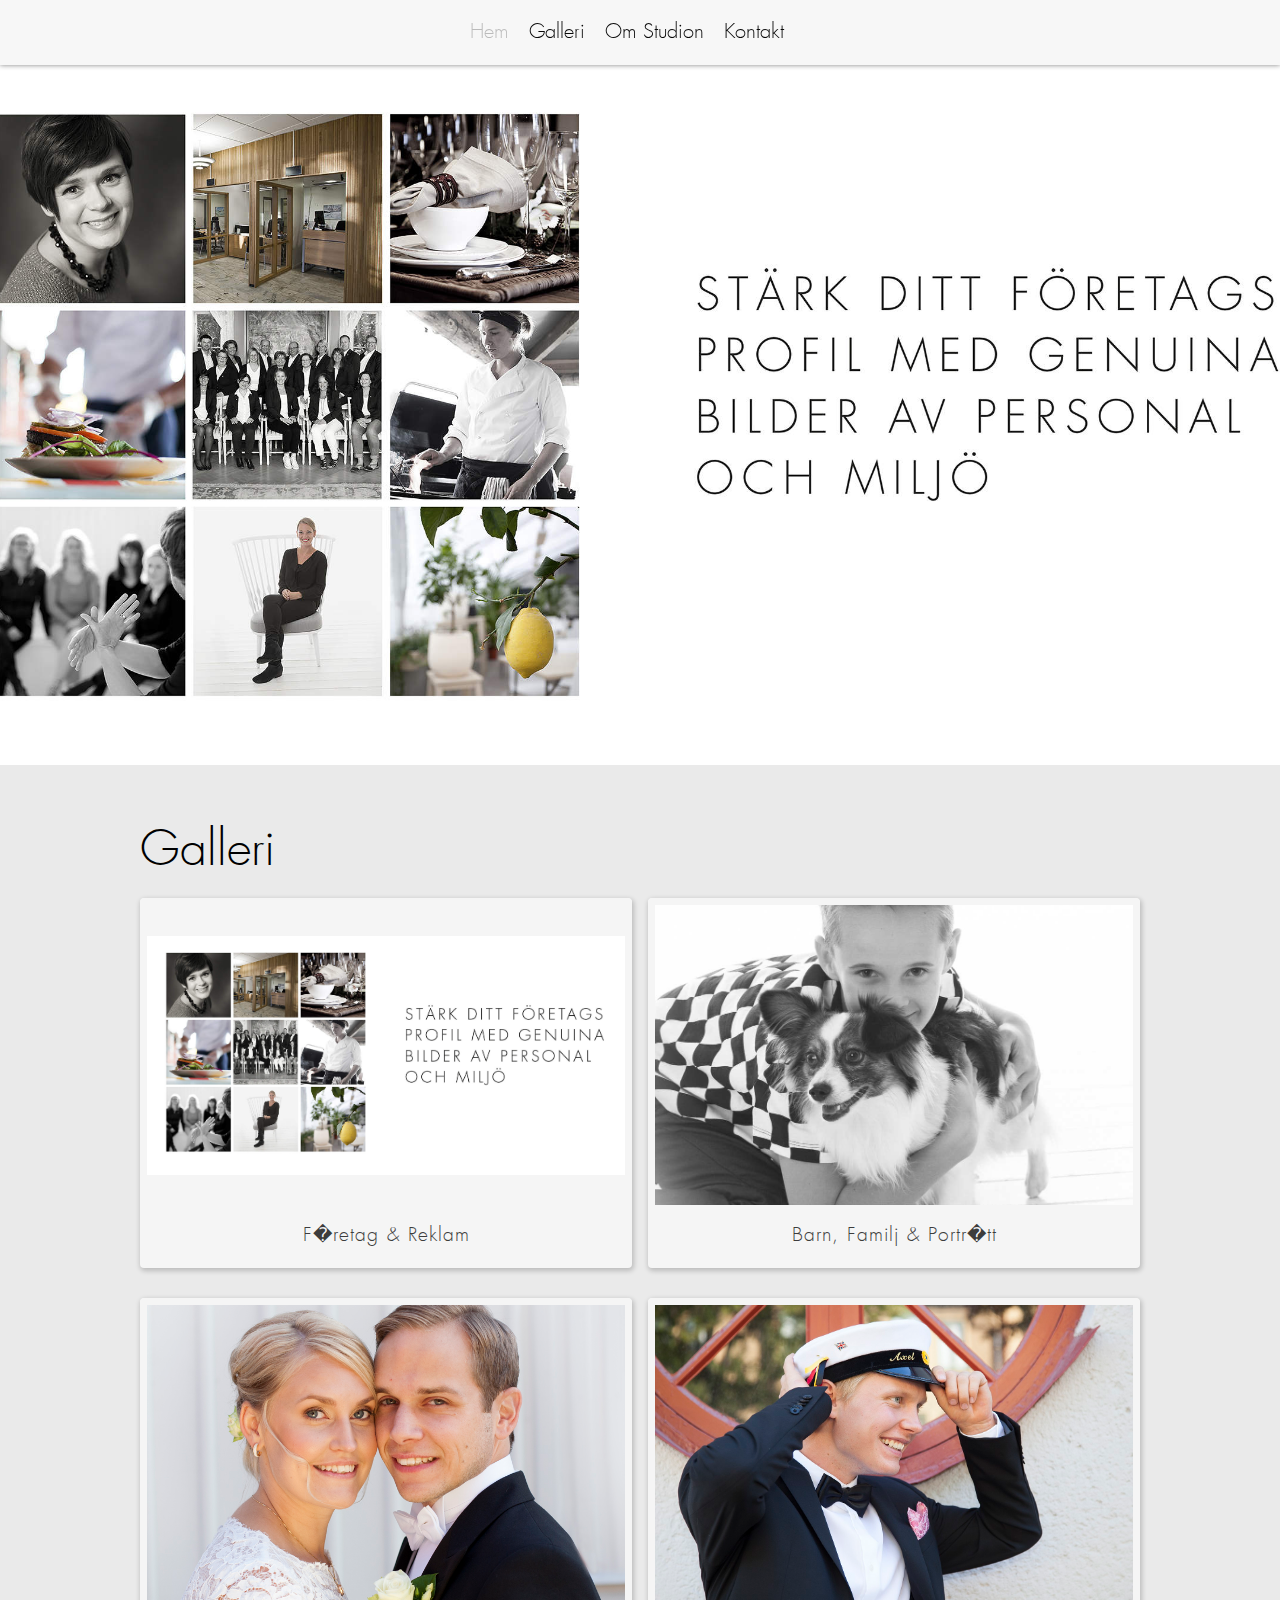
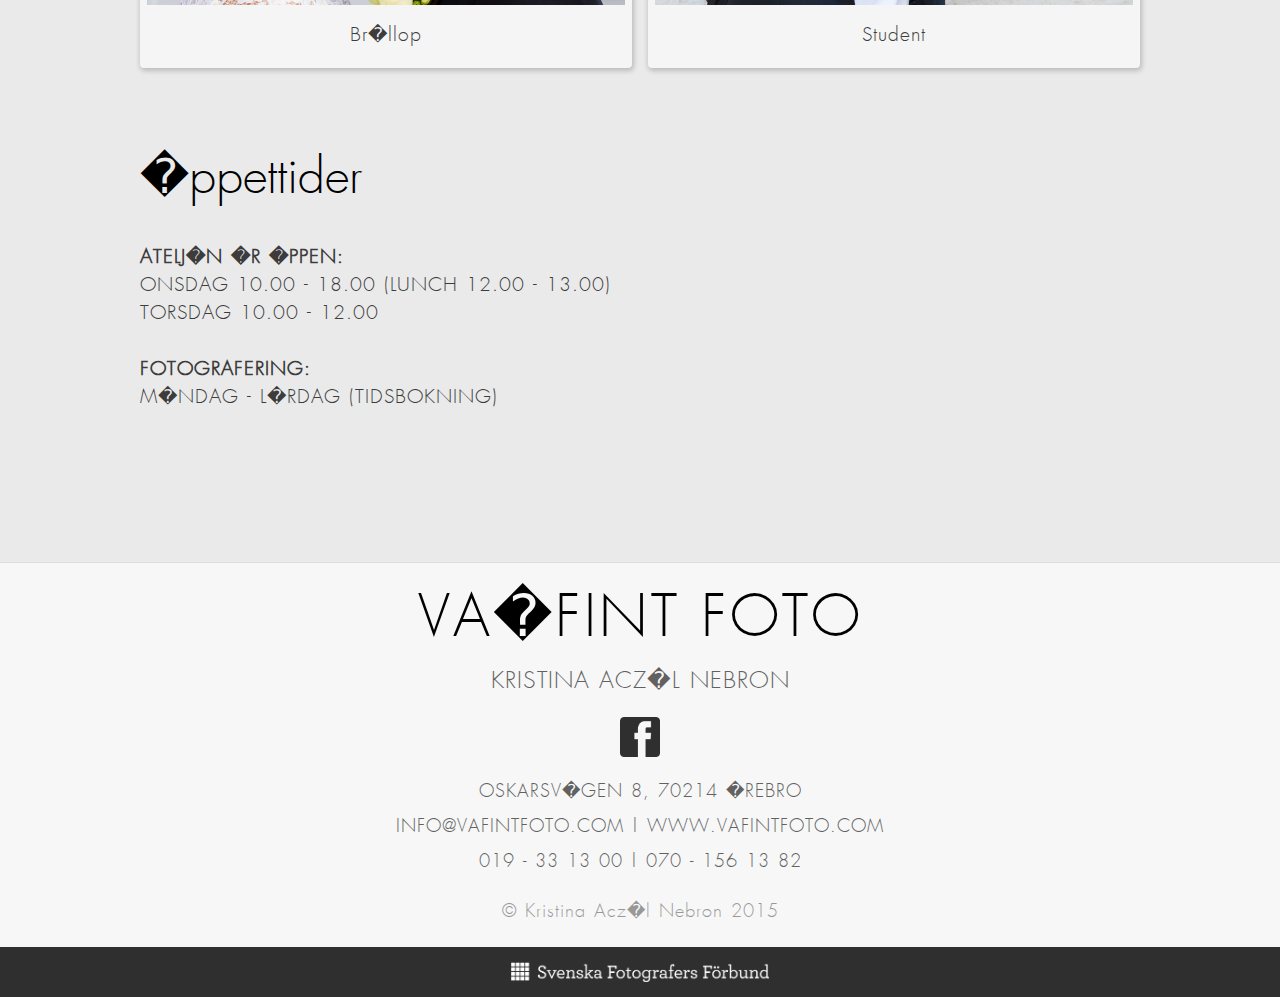
==== commit 045b3f52: "Footer fixx" ====
--- a/Index.html
+++ b/Index.html
@@ -60,8 +60,8 @@
 
 
     <div class="owl-carousel bodyContent">
+        <div class="slideItem item" style="background-image: url('Content/Foretag/1foretag.jpg');background-position:top;"></div>
         <div class="slideItem item" style="background-image: url('Content/Student/4.JPG');"></div>
-        <div class="slideItem item" style="background-image: url('Content/Foretag/1foretag.jpg');background-position:top;"></div>
         <div class="slideItem item" style="background-image: url('Content/Brollop/3a.JPG');"></div>
 
     </div>
@@ -182,11 +182,16 @@
                 <p>
                     019 - 33 13 00 | 070 - 156 13 82
                 </p>
+
                 <p id="copy">
                     &copy; Kristina Acz�l Nebron 2015
                 </p>
             </div>
         </div>
+        <div style="text-align:center;width:100%; background-color:#2F2F2F">
+            <img class="sff" src="Content/SFF.png" alt="facebook" />
+
+        </div>
     </footer>
 
 
--- a/css/Style.css
+++ b/css/Style.css
@@ -70,6 +70,7 @@
     padding: 0 2%;
 }
 /* FOOTER*/
+
 #j890-c19f::before {
     content: "";
     width: 100%;
@@ -92,7 +93,12 @@
 }
 
 .fb {
-    height: 50px;
+    height: 40px;
+    margin: 15px;
+}
+
+.sff {
+    height: 20px;
     margin: 15px;
 }
 
@@ -104,21 +110,22 @@
 }
 
 footer p {
-    line-height: 15px;
+    line-height: 30px;
     opacity: 0.8;
     font-size: 18px;
     letter-spacing: 1px;
+    margin: 5px;
 }
 
 #copy {
     opacity: 0.5;
+    margin: 20px;
 }
 
 footer {
     width: 100%;
     background-color: #f7f7f7;
     overflow-y: hidden;
-    padding: 10px 0;
     border-top: 1px solid rgba(0, 0, 0, 0.1);
     margin-top: 150px;
 }
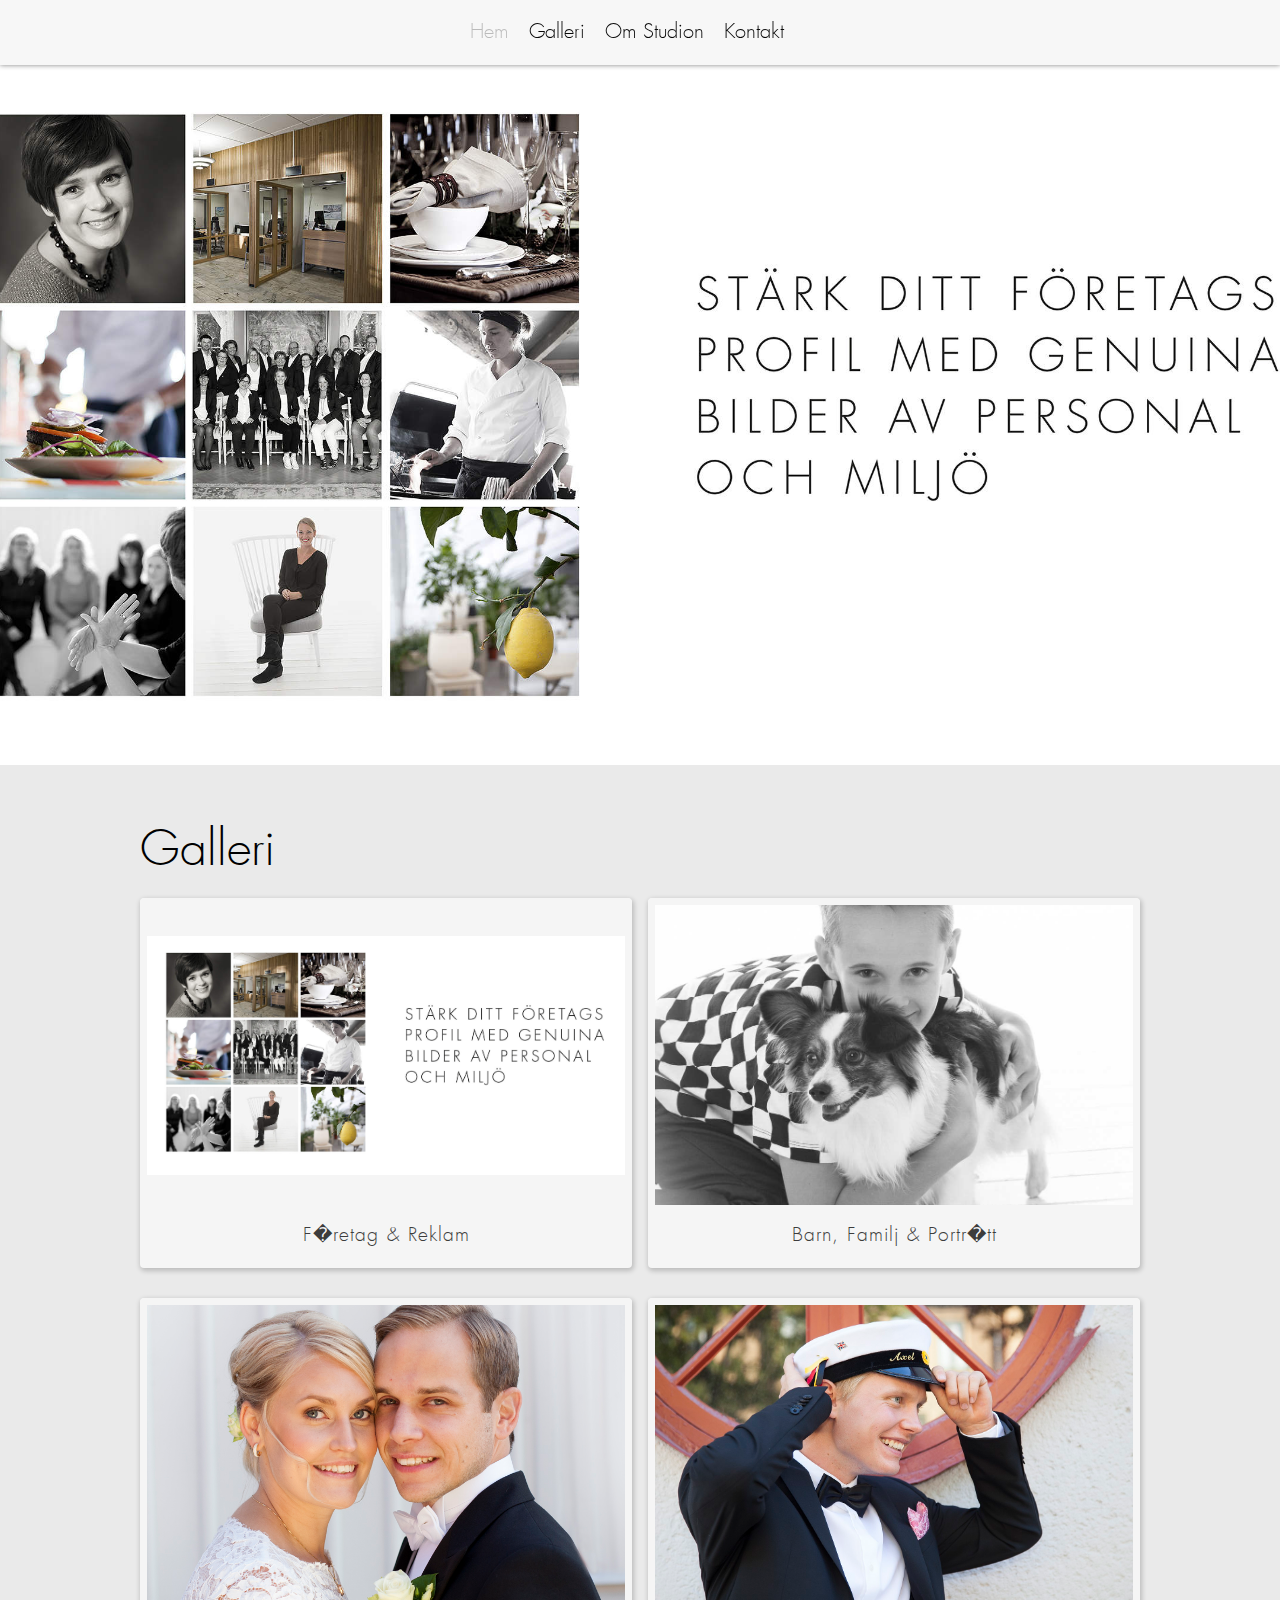
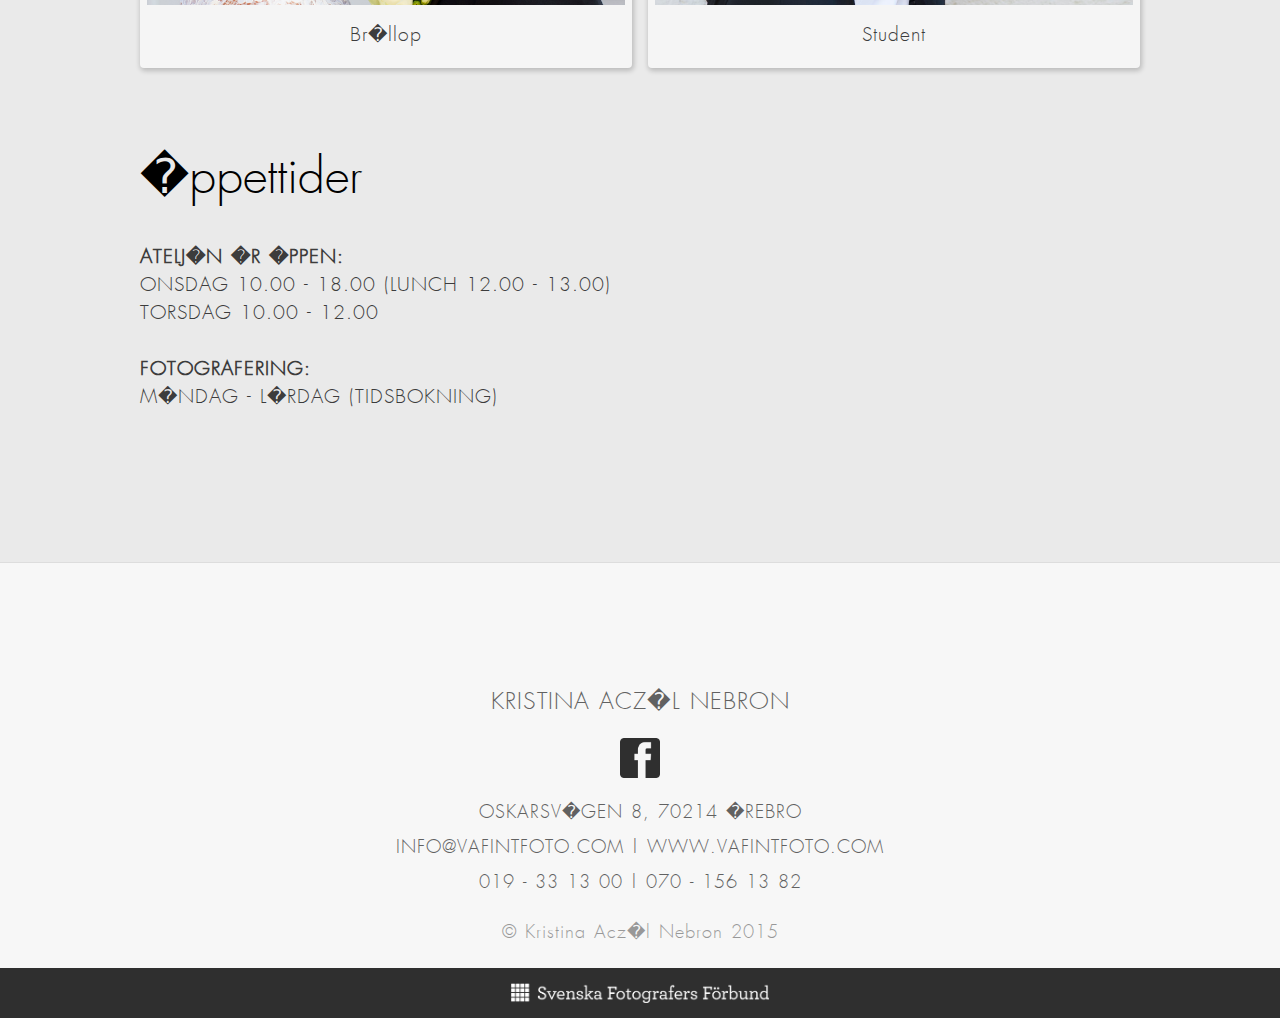
==== commit 03392f17: "Footer Logo/ borttagning gamla sample bilder" ====
--- a/Index.html
+++ b/Index.html
@@ -165,9 +165,11 @@
     <footer id="j890-c19f">
         <div class="divider"></div>
         <div id="footerInfo">
-            <h1>
+            <!--<h1>
                 VA�FINT FOTO
-            </h1>
+            </h1>-->
+            <a href="index.html"><div style="background-image:url(bilder/vafintfoto.jpg);" class="footerLogo"></div></a>
+
             <p id="footerTitle">
                 KRISTINA ACZ�L NEBRON
             </p>
--- a/css/Style.css
+++ b/css/Style.css
@@ -14,7 +14,7 @@
 h1 {
     font-family: Futura, Century Gothic;
     font-weight: 100;
-    margin: 20px 0px 15px 0px;
+    margin: 50px 0px 15px 0px;
 }
 
 h2 {
@@ -79,6 +79,15 @@
     display: block;
 }
 
+.footerLogo
+{
+    height: 60px;
+    background-repeat: no-repeat;
+    background-position-x: center;  
+    margin-top: 60px;
+    
+}
+
 #footerInfo {
     text-align: center;
 }
@@ -107,6 +116,7 @@
     font-weight: 100;
     letter-spacing: 3px;
     font-size: 3em;
+    margin-top: 20px;
 }
 
 footer p {
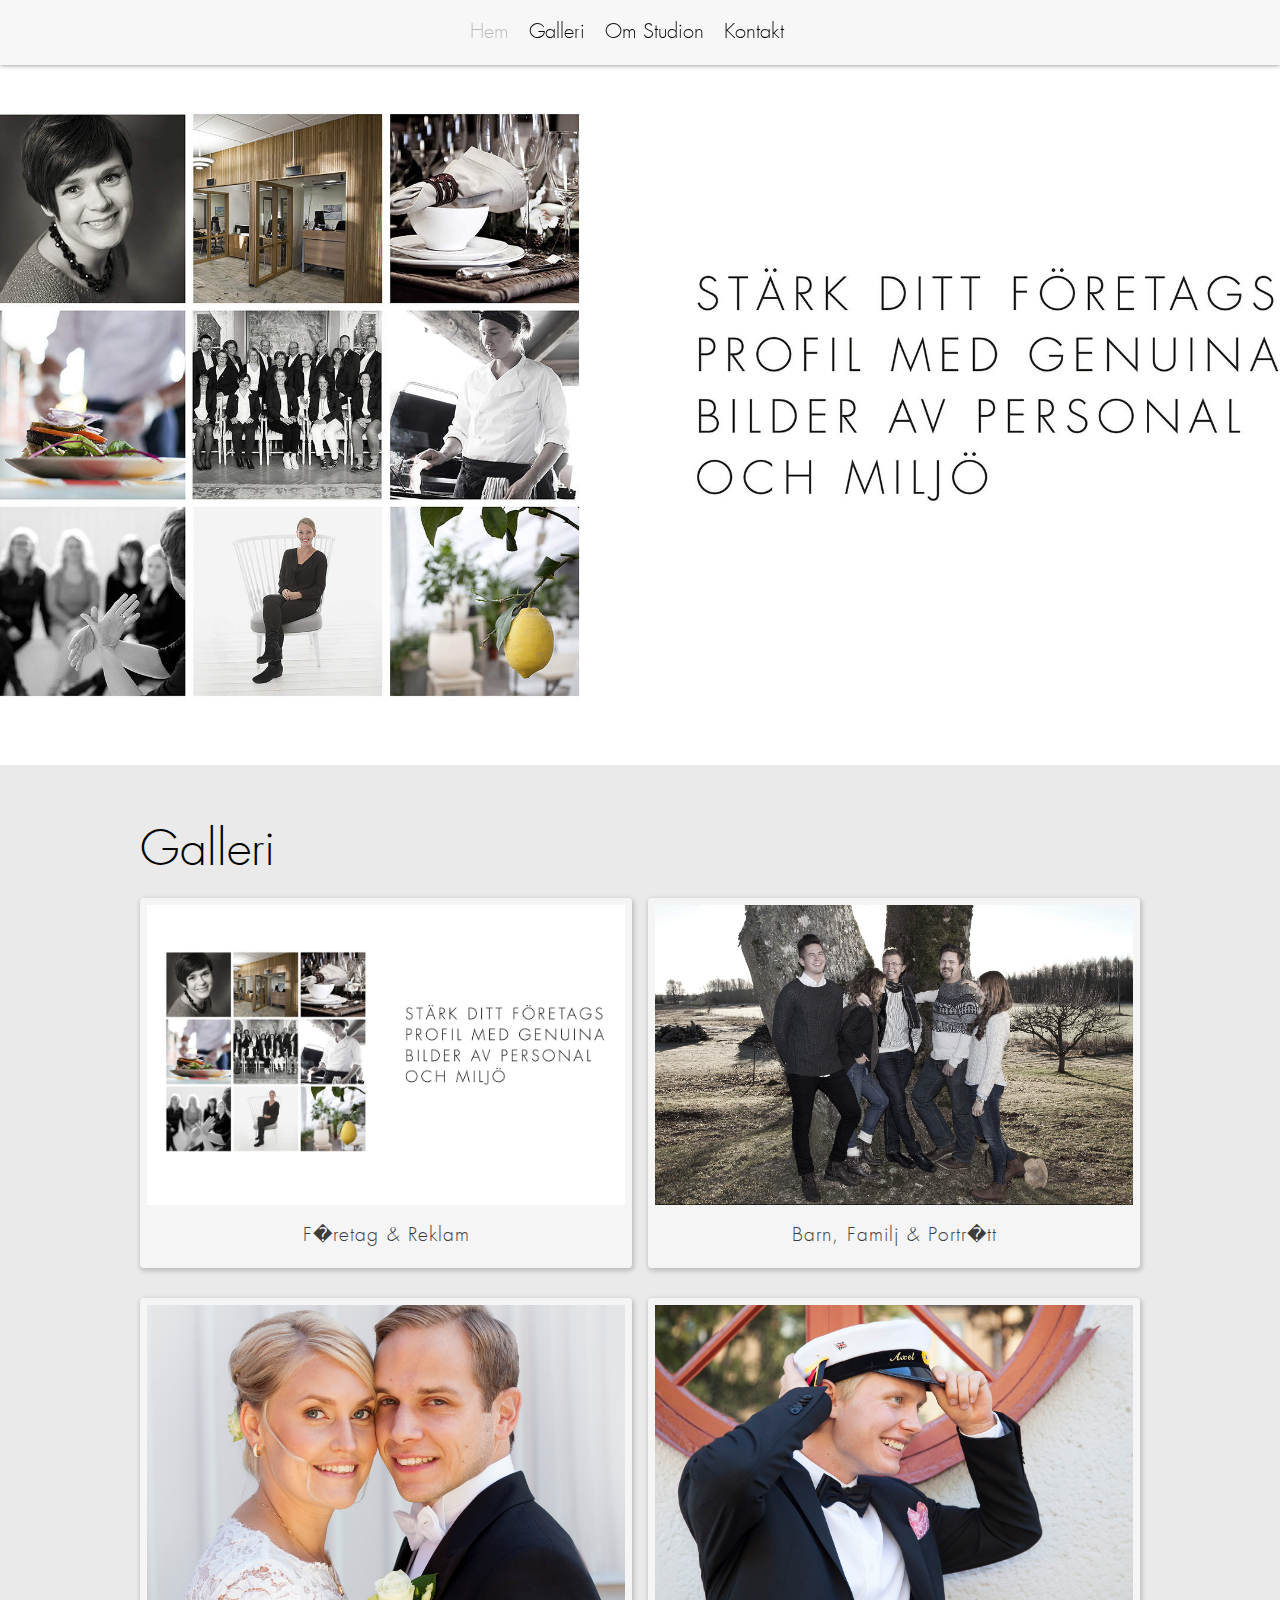
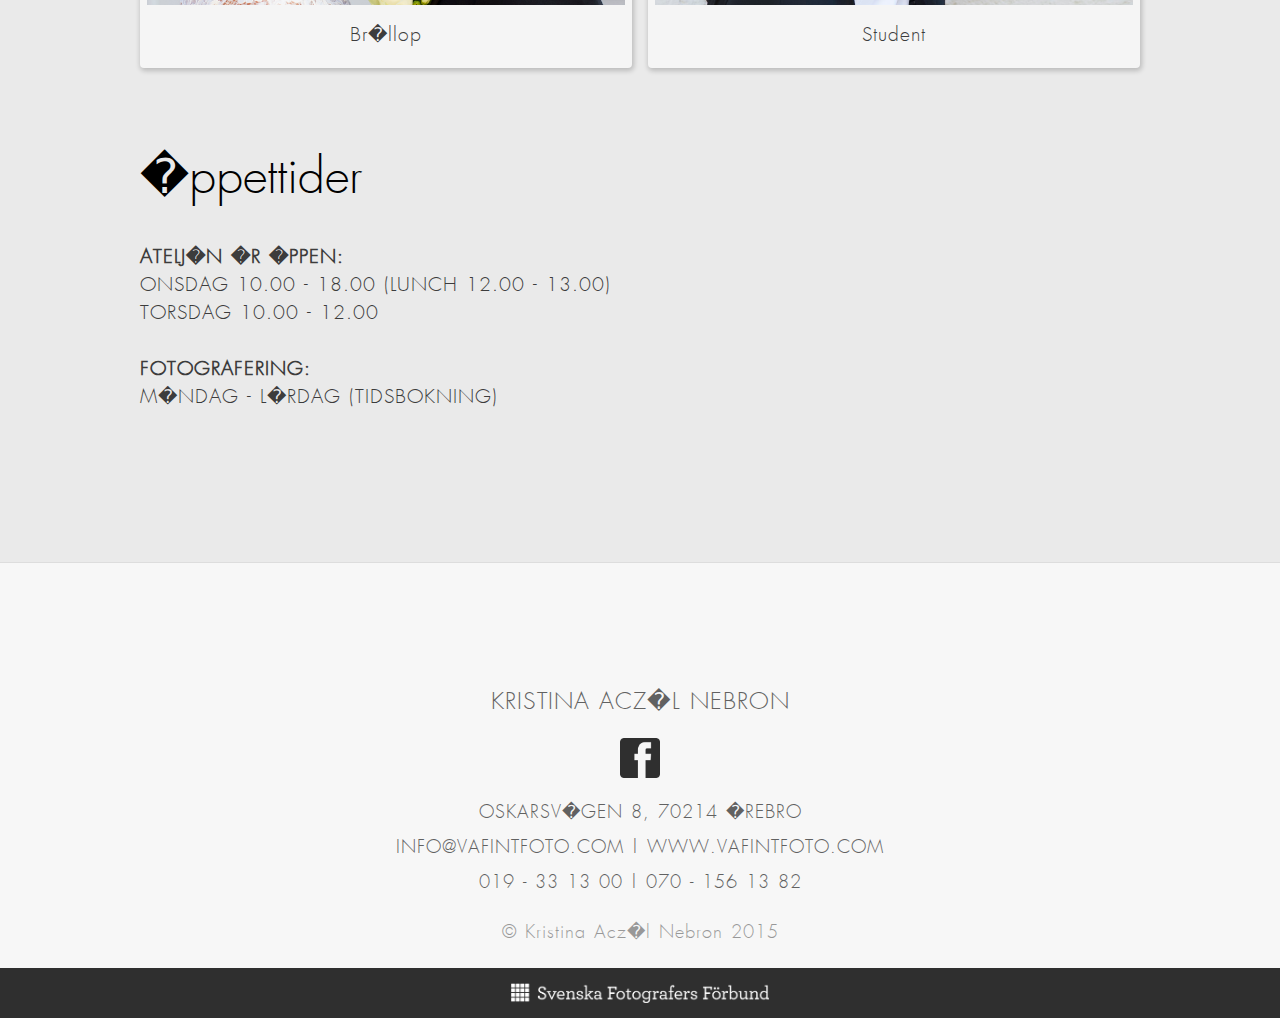
==== commit 40535cb3: "index bild fixx" ====
--- a/Index.html
+++ b/Index.html
@@ -103,7 +103,7 @@
             <div class="col span_1_of_2 ">
                 <a href="Galleri/Foretag-Reklam.html">
                     <div class="photoCards">
-                        <div style="background-image: url(Content/Foretag/1foretag.jpg);" class="imgCont">
+                        <div style="background-image: url(Content/Foretag/foretagThumbnail.jpg);" class="imgCont">
 
                         </div>
                         <p>F�retag & Reklam</p>
@@ -114,7 +114,7 @@
                 <a href="Galleri/Barn-Familj-Portratt.html">
 
                     <div class="photoCards">
-                        <div style="background-image: url(Content/Barn&Familj/_MG_1794_1_1_1_1.JPG);" class="imgCont">
+                        <div style="background-image: url(Content/Barn&Familj/2familj.jpg);" class="imgCont">
                         </div>
                         <p>Barn, Familj & Portr�tt</p>
 
--- a/css/Style.css
+++ b/css/Style.css
@@ -327,7 +327,7 @@
 
 .imgCont {
     height: 300px;
-    background-size: 100%;
+    background-size: cover;
     background-position: center center;
     border: 7px solid #f5f5f5;
     border-radius: 4px;
